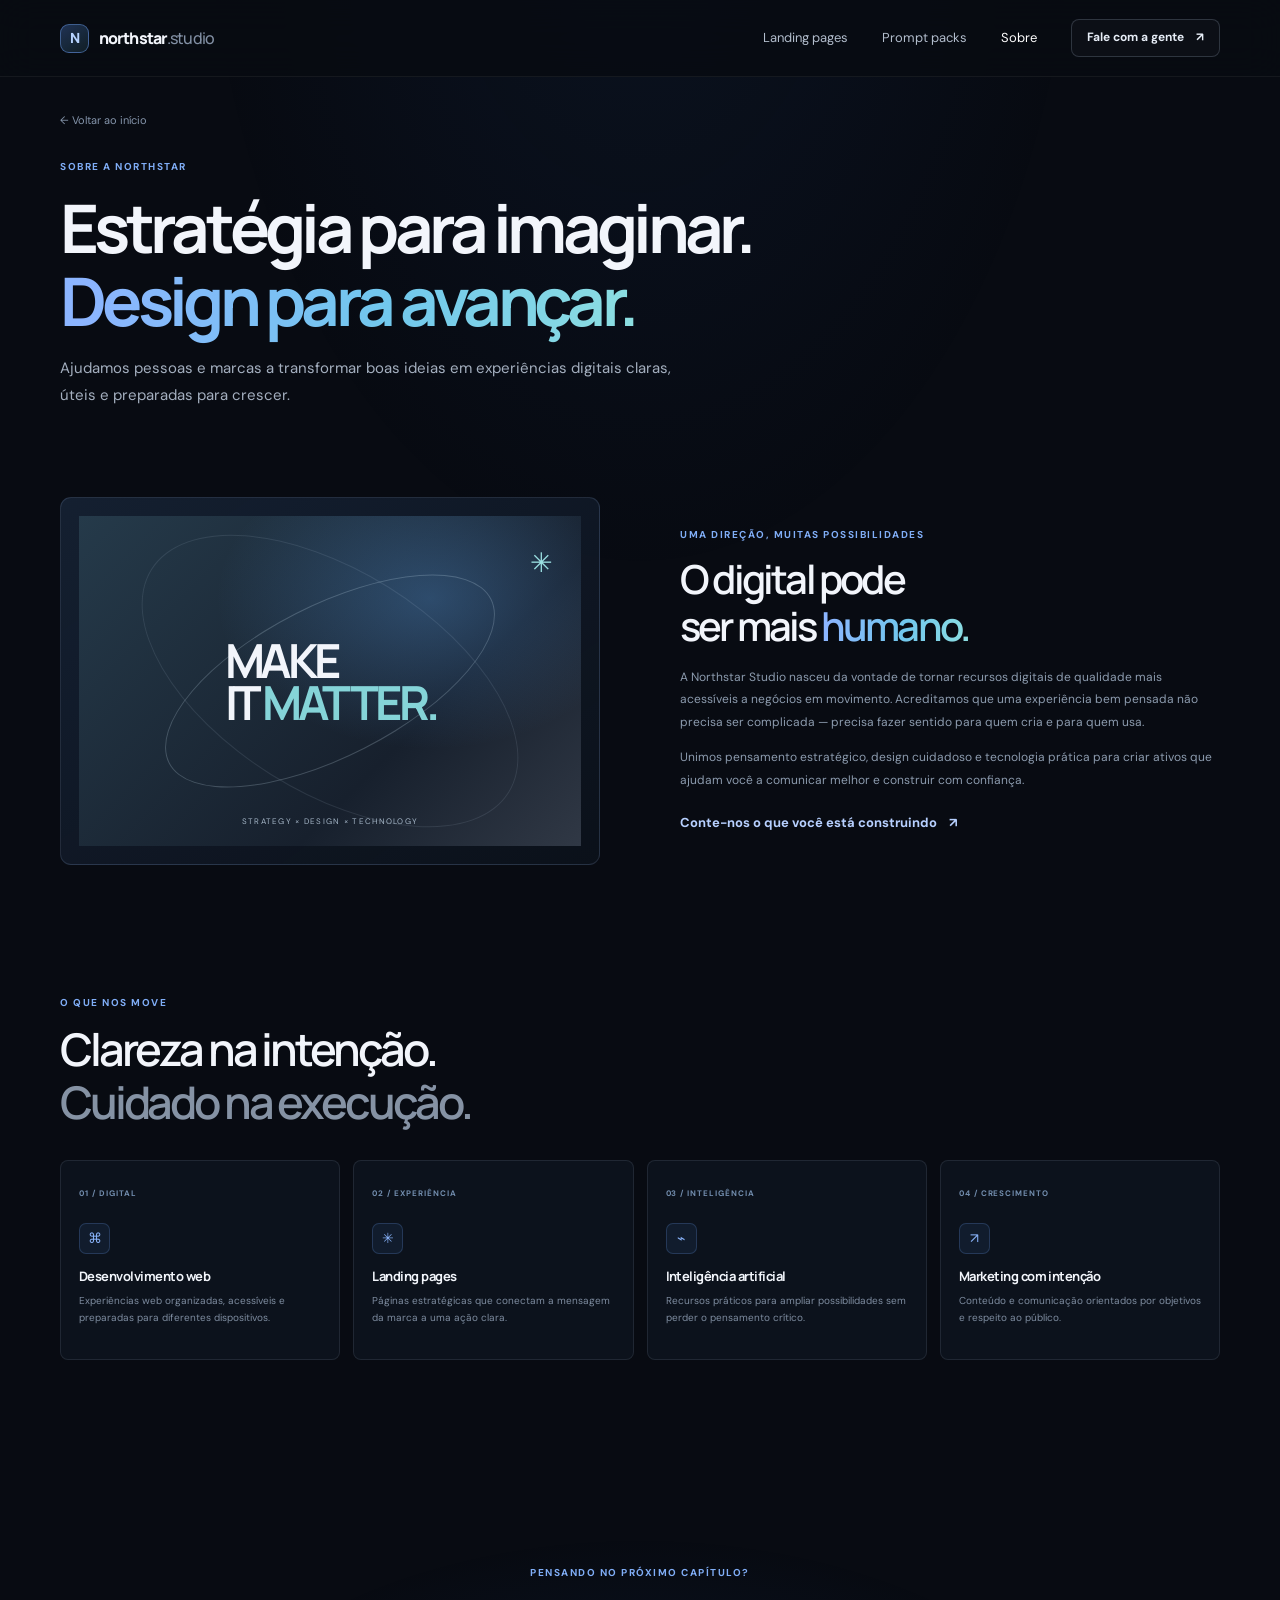
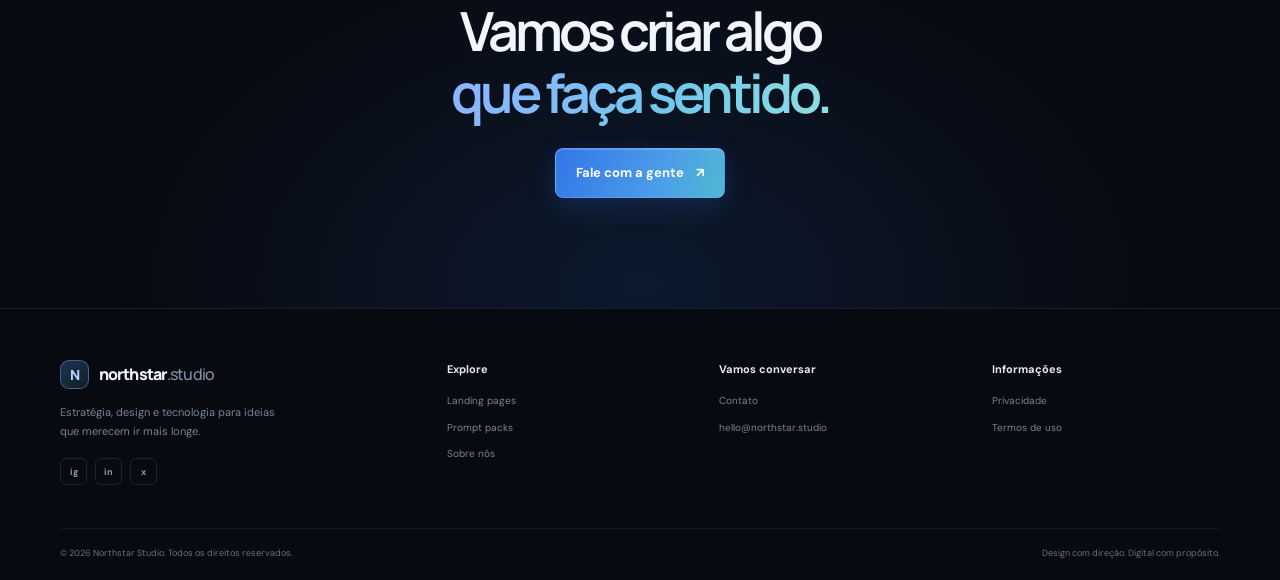
==== about.html @ 6302692e "Add premium digital store website" ====
<!doctype html>
<html lang="pt-BR">
<head>
  <meta charset="utf-8"><meta name="viewport" content="width=device-width, initial-scale=1"><meta name="description" content="Conheça a Northstar Studio: estratégia, design e tecnologia para marcas que querem crescer."><meta name="theme-color" content="#080b12">
  <title>Sobre — Northstar Studio</title>
  <link rel="preconnect" href="https://fonts.googleapis.com"><link rel="preconnect" href="https://fonts.gstatic.com" crossorigin><link href="https://fonts.googleapis.com/css2?family=DM+Sans:wght@400;500;600;700&family=Manrope:wght@400;500;600;700;800&display=swap" rel="stylesheet"><link rel="stylesheet" href="css/style.css"><script src="js/script.js" defer></script>
</head>
<body>
  <header class="site-header"><div class="container nav-wrap"><a class="brand" href="index.html"><span class="brand-mark">N</span><span>northstar<span class="brand-muted">.studio</span></span></a><button class="menu-toggle" type="button" aria-expanded="false" aria-controls="primary-nav" aria-label="Abrir menu"><span></span><span></span></button><nav class="primary-nav" id="primary-nav" aria-label="Navegação principal"><a href="index.html#landing-pages">Landing pages</a><a href="index.html#prompt-packs">Prompt packs</a><a href="about.html" aria-current="page">Sobre</a><a class="button button-small button-outline nav-cta" href="contact.html">Fale com a gente <span>↗</span></a></nav></div></header>
  <main>
    <section class="simple-hero"><div class="container"><a class="back-link" href="index.html">← Voltar ao início</a><div class="eyebrow">SOBRE A NORTHSTAR</div><h1>Estratégia para imaginar.<br><span class="gradient-text">Design para avançar.</span></h1><p class="detail-lead">Ajudamos pessoas e marcas a transformar boas ideias em experiências digitais claras, úteis e preparadas para crescer.</p></div></section>
    <section class="about-story section"><div class="container about-story-grid"><div class="about-art reveal"><div class="about-art-inner"><span class="about-star">✳</span><span class="about-art-word">MAKE<br>IT <em>MATTER.</em></span><span class="about-art-caption">STRATEGY × DESIGN × TECHNOLOGY</span></div></div><div class="about-copy reveal"><div class="eyebrow">UMA DIREÇÃO, MUITAS POSSIBILIDADES</div><h2>O digital pode<br>ser mais <span class="gradient-text">humano.</span></h2><p>A Northstar Studio nasceu da vontade de tornar recursos digitais de qualidade mais acessíveis a negócios em movimento. Acreditamos que uma experiência bem pensada não precisa ser complicada — precisa fazer sentido para quem cria e para quem usa.</p><p>Unimos pensamento estratégico, design cuidadoso e tecnologia prática para criar ativos que ajudam você a comunicar melhor e construir com confiança.</p><a class="text-link" href="contact.html">Conte-nos o que você está construindo <span>↗</span></a></div></div></section>
    <section class="about-pillars"><div class="container"><div class="eyebrow">O QUE NOS MOVE</div><h2>Clareza na intenção.<br><span class="muted-heading">Cuidado na execução.</span></h2><div class="pillar-grid"><article class="pillar-card"><span>01 / DIGITAL</span><div class="benefit-icon">⌘</div><h3>Desenvolvimento web</h3><p>Experiências web organizadas, acessíveis e preparadas para diferentes dispositivos.</p></article><article class="pillar-card"><span>02 / EXPERIÊNCIA</span><div class="benefit-icon">✳</div><h3>Landing pages</h3><p>Páginas estratégicas que conectam a mensagem da marca a uma ação clara.</p></article><article class="pillar-card"><span>03 / INTELIGÊNCIA</span><div class="benefit-icon">⌁</div><h3>Inteligência artificial</h3><p>Recursos práticos para ampliar possibilidades sem perder o pensamento crítico.</p></article><article class="pillar-card"><span>04 / CRESCIMENTO</span><div class="benefit-icon">↗</div><h3>Marketing com intenção</h3><p>Conteúdo e comunicação orientados por objetivos e respeito ao público.</p></article></div></div></section>
    <section class="closing-cta"><div class="container closing-inner reveal"><span class="eyebrow">PENSANDO NO PRÓXIMO CAPÍTULO?</span><h2>Vamos criar algo<br><span class="gradient-text">que faça sentido.</span></h2><a class="button button-primary" href="contact.html">Fale com a gente <span>↗</span></a></div></section>
  </main>
  <footer class="site-footer"><div class="container footer-main"><div class="footer-brand"><a class="brand" href="index.html"><span class="brand-mark">N</span><span>northstar<span class="brand-muted">.studio</span></span></a><p>Estratégia, design e tecnologia para ideias que merecem ir mais longe.</p><div class="social-links"><a href="#" aria-label="Instagram">ig</a><a href="#" aria-label="LinkedIn">in</a><a href="#" aria-label="X">x</a></div></div><div class="footer-column"><strong>Explore</strong><a href="index.html#landing-pages">Landing pages</a><a href="index.html#prompt-packs">Prompt packs</a><a href="about.html">Sobre nós</a></div><div class="footer-column"><strong>Vamos conversar</strong><a href="contact.html">Contato</a><a href="mailto:hello@northstar.studio">hello@northstar.studio</a></div><div class="footer-column"><strong>Informações</strong><a href="contact.html#privacidade">Privacidade</a><a href="contact.html#termos">Termos de uso</a></div></div><div class="container footer-bottom"><span>© <span data-year></span> Northstar Studio. Todos os direitos reservados.</span><span>Design com direção. Digital com propósito.</span></div></footer>
</body>
</html>
---- css/style.css ----
/* Northstar Studio — premium digital storefront */
:root {
  color-scheme: dark;
  --bg: #080b12;
  --bg-soft: #0c111b;
  --panel: #101723;
  --panel-light: #141d2a;
  --line: rgba(190, 208, 235, .11);
  --text: #f2f5fb;
  --muted: #9aa7ba;
  --subtle: #68778c;
  --blue: #6a9cff;
  --cyan: #67d8e6;
  --font-display: "Manrope", sans-serif;
  --font-body: "DM Sans", sans-serif;
}

* { box-sizing: border-box; }
html { scroll-behavior: smooth; scroll-padding-top: 90px; }
body { margin: 0; background: var(--bg); color: var(--text); font-family: var(--font-body); font-size: 15px; line-height: 1.65; -webkit-font-smoothing: antialiased; }
body::before { position: fixed; inset: 0; z-index: -1; background: radial-gradient(ellipse at 50% -18%, rgba(35, 83, 163, .11), transparent 49%); content: ""; pointer-events: none; }
a { color: inherit; text-decoration: none; }
button, input, select, textarea { font: inherit; }
button, a { -webkit-tap-highlight-color: transparent; }
button:focus-visible, a:focus-visible, input:focus-visible, select:focus-visible, textarea:focus-visible, summary:focus-visible { outline: 2px solid var(--cyan); outline-offset: 4px; }
img { display: block; max-width: 100%; }
.container { width: min(1160px, calc(100% - 48px)); margin-inline: auto; }
.section { padding: 120px 0; }
.section-shell { position: relative; overflow: hidden; }
.sr-only { position: absolute; width: 1px; height: 1px; padding: 0; margin: -1px; overflow: hidden; clip: rect(0,0,0,0); white-space: nowrap; border: 0; }

.site-header { position: sticky; top: 0; z-index: 20; border-bottom: 1px solid rgba(255,255,255,.055); background: rgba(8,11,18,.82); backdrop-filter: blur(18px); }
.nav-wrap { min-height: 76px; display: flex; align-items: center; justify-content: space-between; gap: 30px; }
.brand { display: inline-flex; align-items: center; gap: 10px; font-family: var(--font-display); font-size: 16px; font-weight: 800; letter-spacing: -.055em; }
.brand-mark { width: 29px; height: 29px; display: grid; place-items: center; border: 1px solid rgba(115,167,255,.45); border-radius: 9px; background: linear-gradient(145deg, rgba(89,144,238,.3), rgba(103,216,230,.1)); color: #b6d2ff; font-size: 14px; }
.brand-muted { color: #8290a4; font-weight: 500; }
.primary-nav { display: flex; align-items: center; gap: 34px; color: #b2bdcc; font-size: 13px; }
.primary-nav > a:not(.button) { transition: color .2s ease; }
.primary-nav > a:not(.button):hover, .primary-nav > a[aria-current="page"] { color: white; }
.menu-toggle { display: none; }

.button { min-height: 50px; display: inline-flex; align-items: center; justify-content: center; gap: 12px; padding: 0 20px; border: 1px solid transparent; border-radius: 8px; cursor: pointer; font-size: 13px; font-weight: 700; transition: transform .2s ease, box-shadow .2s ease, border-color .2s ease, background .2s ease; }
.button:hover { transform: translateY(-2px); }
.button-primary { border-color: rgba(129,174,255,.48); background: linear-gradient(112deg, #3375e8, #4b9de9 62%, #51b9d1); box-shadow: 0 8px 26px rgba(49,113,220,.22), inset 0 1px rgba(255,255,255,.2); color: white; }
.button-primary:hover { box-shadow: 0 12px 32px rgba(49,113,220,.34), inset 0 1px rgba(255,255,255,.25); }
.button-outline { border-color: rgba(178,198,229,.2); background: rgba(255,255,255,.025); color: #e7edf7; }
.button-outline:hover { border-color: rgba(120,169,255,.58); background: rgba(94,147,240,.09); }
.button-quiet { padding-inline: 5px; background: transparent; color: #c0cad8; }
.button-small { min-height: 38px; padding-inline: 15px; font-size: 12px; }
.button-wide { width: 100%; }
.text-link { display: inline-flex; gap: 12px; align-items: center; color: #b7d0ff; font-size: 13px; font-weight: 700; }
.text-link span, .custom-link span { transition: transform .2s ease; }
.text-link:hover span, .custom-link:hover span { transform: translate(3px,-2px); }

.hero { min-height: 675px; padding: 80px 0 0; }
.hero-glow { position: absolute; width: 760px; height: 610px; top: -160px; right: -130px; background: radial-gradient(ellipse, rgba(48,103,196,.19), transparent 67%); pointer-events: none; }
.hero-grid { position: relative; display: grid; grid-template-columns: 1fr 1.04fr; align-items: center; gap: 54px; }
.eyebrow { color: #80aef7; font-size: 10px; font-weight: 700; letter-spacing: .15em; line-height: 1.5; }
.eyebrow-dot, .response-dot { width: 7px; height: 7px; display: inline-block; margin-right: 7px; border-radius: 50%; background: #64d5d8; box-shadow: 0 0 12px rgba(100,213,216,.75); vertical-align: 1px; }
.hero h1, .simple-hero h1 { margin: 22px 0 18px; font-family: var(--font-display); font-size: clamp(42px, 5.3vw, 65px); font-weight: 700; letter-spacing: -.07em; line-height: 1.08; }
.gradient-text { background: linear-gradient(100deg, #8cb5ff 6%, #71c7ed 57%, #8ddfe1 100%); background-clip: text; -webkit-text-fill-color: transparent; }
.hero-lead, .detail-lead { max-width: 490px; margin: 0; color: #a4afbf; font-size: 16px; line-height: 1.8; }
.hero-actions { display: flex; align-items: center; gap: 22px; margin-top: 30px; }
.trust-row { display: flex; align-items: center; gap: 15px; margin-top: 43px; color: var(--muted); }
.avatar-stack { display: flex; padding-left: 1px; }
.avatar-stack span { width: 28px; height: 28px; display: grid; place-items: center; margin-left: -5px; border: 2px solid var(--bg); border-radius: 50%; background: linear-gradient(145deg,#33445e,#162236); color: #c4d9fa; font-size: 9px; font-weight: 700; }
.avatar-stack span:first-child { margin-left: 0; background: linear-gradient(145deg,#436766,#1a3540); }
.avatar-stack span:nth-child(2) { background: linear-gradient(145deg,#766654,#372e31); }
.avatar-stack span:nth-child(3) { background: linear-gradient(145deg,#5b4e83,#302c4d); }
.trust-row p { margin: 0; font-size: 10px; line-height: 1.55; }
.trust-row p strong { color: #e3eaf5; font-size: 11px; }
.trust-divider { height: 27px; border-left: 1px solid var(--line); margin-inline: 3px; }
.rating { display: grid; gap: 0; }
.stars { color: #efbe72; font-size: 12px; letter-spacing: 2px; }
.rating small { color: var(--subtle); font-size: 9px; }
.hero-visual { position: relative; min-height: 455px; display: grid; place-items: center; }
.browser-card { position: relative; z-index: 1; width: min(100%, 520px); overflow: hidden; border: 1px solid rgba(189,211,247,.22); border-radius: 13px; background: #131b29; box-shadow: 0 35px 100px rgba(0,0,0,.4), 0 0 55px rgba(64,124,224,.13); transform: perspective(1000px) rotateY(-5deg) rotateX(1deg); }
.browser-top { height: 37px; display: flex; align-items: center; justify-content: space-between; padding-inline: 13px; border-bottom: 1px solid rgba(255,255,255,.06); background: #111722; color: #7e8ba0; }
.browser-dots { display: flex; gap: 5px; }
.browser-dots i { width: 6px; height: 6px; border-radius: 50%; background: #ec726a; }.browser-dots i:nth-child(2) { background: #e5bf63; }.browser-dots i:nth-child(3) { background: #63bd8d; }
.browser-address { width: 42%; padding: 2px 8px; border: 1px solid rgba(255,255,255,.045); border-radius: 4px; background: rgba(255,255,255,.025); text-align: center; font-size: 8px; }
.browser-menu { font-size: 9px; letter-spacing: 2px; }
.preview-content { position: relative; min-height: 370px; overflow: hidden; padding: 18px 22px; background: linear-gradient(130deg,#d9d4c8 2%,#c6c7be 52%,#89938f 100%); color: #1b2628; }
.preview-nav { position: relative; z-index: 2; display: flex; align-items: center; justify-content: space-between; color: #293436; font-size: 8px; }
.preview-nav b { font-family: var(--font-display); font-size: 15px; letter-spacing: -.07em; }.preview-nav b span { color: #697878; font-weight: 400; }.preview-nav > span { font-size: 7px; letter-spacing: .06em; }
.preview-copy { position: relative; z-index: 2; width: 54%; padding: 59px 0 0 8px; }
.preview-kicker { color: #667676; font-size: 7px; font-weight: 700; letter-spacing: .19em; }
.preview-copy h2 { margin: 9px 0 7px; font-family: var(--font-display); font-size: clamp(35px, 4vw, 48px); font-weight: 500; letter-spacing: -.09em; line-height: .96; }
.preview-copy h2 em { color: #65756c; font-weight: 400; }
.preview-copy p { margin: 0 0 15px; color: #52605e; font-size: 8px; }
.preview-copy a { display: inline-flex; gap: 18px; padding: 8px 10px; background: #253333; color: #e3e9df; font-size: 7px; }
.preview-image { position: absolute; inset: 0 0 0 46%; background: linear-gradient(90deg,rgba(200,201,188,.05),transparent), url("https://images.unsplash.com/photo-1600210492486-724fe5c67fb0?auto=format&fit=crop&w=1000&q=85") center/cover; clip-path: polygon(20% 0,100% 0,100% 100%,0 100%); opacity: .8; }
.preview-index { position: absolute; z-index: 2; right: 20px; bottom: 17px; color: rgba(28,41,38,.68); font-size: 8px; letter-spacing: .1em; }
.floating-note { position: absolute; z-index: 2; display: flex; align-items: center; gap: 10px; padding: 11px 14px; border: 1px solid rgba(188,211,246,.13); border-radius: 8px; background: rgba(18,27,40,.87); box-shadow: 0 10px 38px rgba(0,0,0,.24); backdrop-filter: blur(16px); }
.note-top { top: 21px; right: -4px; }.note-bottom { bottom: 15px; left: -24px; }
.note-icon, .sparkle { width: 28px; height: 28px; display: grid; place-items: center; border: 1px solid rgba(115,171,255,.24); border-radius: 7px; background: rgba(87,141,230,.13); color: #8eb6ff; font-size: 13px; }
.sparkle { color: #81d7de; background: rgba(91,204,209,.1); border-color: rgba(91,204,209,.2); }
.floating-note strong, .floating-note small { display: block; line-height: 1.5; }.floating-note strong { font-size: 10px; }.floating-note small { color: #8695a9; font-size: 8px; }
.hero-orbit { position: absolute; border: 1px solid rgba(111,157,229,.13); border-radius: 50%; transform: rotate(-25deg); pointer-events: none; }.orbit-one { width: 570px; height: 235px; }.orbit-two { width: 650px; height: 320px; border-color: rgba(111,157,229,.07); transform: rotate(38deg); }
.hero-stats { position: relative; display: grid; grid-template-columns: 1fr 1.2fr 1.2fr auto; align-items: center; gap: 35px; margin-top: 49px; padding: 20px 0 22px; border-top: 1px solid var(--line); }
.hero-stats > div:not(.stat-caption) { display: flex; align-items: center; gap: 10px; }.hero-stats strong { color: #e2eaf5; font-family: var(--font-display); font-size: 15px; letter-spacing: -.04em; }.hero-stats strong span { color: #77a8f4; }.hero-stats small { color: #7d899a; font-size: 9px; }.stat-caption { color: #65748a; font-size: 8px; font-weight: 700; letter-spacing: .12em; }

.search-section { padding: 0 0 20px; }
.search-bar { height: 60px; display: flex; align-items: center; gap: 14px; padding: 0 19px; border: 1px solid rgba(177,201,239,.13); border-radius: 9px; background: linear-gradient(105deg,rgba(19,28,42,.9),rgba(14,20,30,.8)); box-shadow: 0 10px 45px rgba(0,0,0,.13); }
.search-icon { color: #77a7f5; font-size: 27px; line-height: 1; transform: rotate(-20deg); }.search-bar input { min-width: 0; flex: 1; border: 0; outline: 0; background: transparent; color: var(--text); font-size: 13px; }.search-bar input::placeholder { color: #6f7c8e; }.search-hint { color: #67778e; font-size: 8px; font-weight: 700; letter-spacing: .12em; }.search-shortcut { width: 22px; height: 22px; display: grid; place-items: center; border: 1px solid rgba(255,255,255,.1); border-radius: 5px; color: #8998ad; font-size: 11px; }

.section-products { padding: 91px 0 105px; }.prompt-section { padding: 101px 0 105px; border-top: 1px solid rgba(255,255,255,.045); background: radial-gradient(ellipse at 80% 30%, rgba(22,70,128,.07), transparent 48%); }
.section-heading { display: flex; align-items: end; justify-content: space-between; gap: 35px; margin-bottom: 40px; }
.section-heading h2, .process-intro h2, .overview-heading h2, .included-copy h2, .prompt-benefits h2, .prompt-audience h2, .faq-intro h2, .about-copy h2, .about-pillars h2, .contact-aside h2 { margin: 13px 0 0; font-family: var(--font-display); font-size: clamp(32px,4vw,45px); font-weight: 600; letter-spacing: -.07em; line-height: 1.18; }
.section-heading > p { max-width: 370px; margin: 0 0 4px; color: #8d9aad; font-size: 13px; line-height: 1.8; }
.muted-heading { color: #8592a4; }
.carousel-toolbar { display: flex; align-items: center; justify-content: space-between; margin-bottom: 15px; }
.result-count { color: #738299; font-size: 10px; letter-spacing: .04em; }
.carousel-controls { display: flex; gap: 7px; }
.carousel-arrow { width: 34px; height: 34px; display: grid; place-items: center; border: 1px solid rgba(191,211,241,.15); border-radius: 7px; background: rgba(255,255,255,.02); color: #b5c5dc; cursor: pointer; transition: .2s ease; }.carousel-arrow:hover { border-color: rgba(113,169,255,.48); background: rgba(89,145,233,.1); color: white; }
.product-track { display: grid; grid-auto-columns: calc((100% - 40px) / 3); grid-auto-flow: column; gap: 20px; overflow-x: auto; padding: 2px 2px 17px; scroll-snap-type: x mandatory; scrollbar-width: thin; scrollbar-color: #263a59 transparent; }
.product-card { min-width: 0; overflow: hidden; border: 1px solid rgba(186,207,239,.1); border-radius: 10px; background: linear-gradient(145deg,rgba(17,25,38,.94),rgba(12,18,28,.98)); scroll-snap-align: start; transition: border-color .25s ease, transform .25s ease, box-shadow .25s ease; }
.product-card:hover { transform: translateY(-5px); border-color: rgba(104,158,242,.38); box-shadow: 0 20px 50px rgba(0,0,0,.25), 0 0 30px rgba(56,112,208,.07); }
.product-art { position: relative; height: 214px; overflow: hidden; background: #17243a; }.product-art img { width: 100%; height: 100%; object-fit: cover; transition: transform .7s cubic-bezier(.2,.7,.2,1); }.product-card:hover .product-art img { transform: scale(1.055); }.product-art::after { position: absolute; inset: 0; background: linear-gradient(180deg,rgba(5,9,15,.02) 40%,rgba(5,9,15,.55)); content: ""; pointer-events: none; }
.product-category, .product-badge { position: absolute; z-index: 1; top: 13px; left: 13px; padding: 5px 8px; border: 1px solid rgba(255,255,255,.19); border-radius: 4px; background: rgba(7,12,20,.62); color: #e3edff; font-size: 8px; font-weight: 700; letter-spacing: .08em; backdrop-filter: blur(10px); }.product-badge { right: 13px; left: auto; border-color: rgba(111,193,201,.24); background: rgba(27,100,107,.43); color: #c4f1ed; }
.product-card-body { padding: 17px 17px 16px; }.product-card-top { display: flex; align-items: start; justify-content: space-between; gap: 12px; }.product-card h3 { margin: 0; font-family: var(--font-display); font-size: 15px; font-weight: 650; letter-spacing: -.04em; line-height: 1.4; }.product-price { flex: 0 0 auto; color: #b7d2ff; font-size: 11px; font-weight: 700; }.product-card-body > p { min-height: 42px; margin: 8px 0 15px; color: #8492a5; font-size: 11px; line-height: 1.65; }.product-card-footer { display: flex; align-items: center; justify-content: space-between; padding-top: 12px; border-top: 1px solid rgba(255,255,255,.065); }.product-card-footer .stars { font-size: 10px; }.product-card-footer a { display: inline-flex; align-items: center; gap: 7px; color: #afcbff; font-size: 10px; font-weight: 700; }.product-card-footer a span { transition: transform .2s ease; }.product-card-footer a:hover span { transform: translate(3px,-2px); }
.prompt-card .product-art { height: 214px; }.prompt-card .product-art img { object-position: center; }.prompt-count { position: absolute; z-index: 1; right: 14px; bottom: 12px; color: white; font-family: var(--font-display); font-size: 23px; font-weight: 700; letter-spacing: -.07em; text-shadow: 0 2px 8px rgba(0,0,0,.5); }.prompt-count small { font-family: var(--font-body); font-size: 8px; letter-spacing: .12em; }
.empty-state { margin: 12px 0; color: #91a0b4; font-size: 13px; }.section-footnote { display: flex; align-items: center; gap: 9px; margin-top: 13px; color: #718198; font-size: 10px; }.tiny-spark { color: #7cd7dd; font-size: 15px; }
.custom-banner { display: grid; grid-template-columns: 46px 1fr auto; align-items: center; gap: 20px; margin-top: 43px; padding: 24px 27px; border: 1px solid rgba(133,173,237,.15); border-radius: 10px; background: linear-gradient(105deg,rgba(24,38,61,.64),rgba(15,23,35,.76)); }
.custom-banner-icon { width: 42px; height: 42px; display: grid; place-items: center; border: 1px solid rgba(105,163,247,.27); border-radius: 9px; background: rgba(68,125,214,.13); color: #92baff; font-size: 19px; }
.custom-banner h3 { margin: 5px 0 2px; font-family: var(--font-display); font-size: 17px; letter-spacing: -.04em; }.custom-banner p { margin: 0; color: #8795a8; font-size: 11px; }

.process-section { padding: 105px 0; border-top: 1px solid rgba(255,255,255,.05); background: linear-gradient(110deg,rgba(12,18,28,.82),rgba(8,11,18,.4)); }
.process-grid { display: grid; grid-template-columns: .8fr 1.2fr; gap: 95px; }.process-intro h2 { margin-bottom: 17px; font-size: 42px; }.process-intro > p { max-width: 330px; margin: 0 0 23px; color: #8c9aad; font-size: 13px; line-height: 1.8; }.steps-list { border-top: 1px solid var(--line); }.step { display: grid; grid-template-columns: 36px 1fr 20px; gap: 16px; align-items: start; padding: 23px 0; border-bottom: 1px solid var(--line); }.step-number { padding-top: 2px; color: #709ce0; font-family: var(--font-display); font-size: 11px; }.step h3 { margin: 0 0 5px; font-family: var(--font-display); font-size: 14px; font-weight: 650; letter-spacing: -.03em; }.step p { max-width: 445px; margin: 0; color: #8190a3; font-size: 11px; line-height: 1.7; }.step-arrow { color: #7186a4; font-size: 12px; }
.closing-cta { padding: 99px 0 110px; text-align: center; background: radial-gradient(ellipse at 50% 95%,rgba(41,104,197,.16),transparent 58%); }.closing-inner h2, .prompt-purchase-cta h2 { margin: 15px 0 24px; font-family: var(--font-display); font-size: clamp(37px,5vw,54px); font-weight: 650; letter-spacing: -.075em; line-height: 1.16; }

.site-footer { border-top: 1px solid rgba(255,255,255,.07); background: #070a10; }.footer-main { display: grid; grid-template-columns: 1.5fr 1fr 1fr 1fr; gap: 45px; padding-top: 51px; padding-bottom: 43px; }.footer-brand p { max-width: 230px; margin: 14px 0 18px; color: #778498; font-size: 11px; line-height: 1.7; }.social-links { display: flex; gap: 8px; }.social-links a { width: 27px; height: 27px; display: grid; place-items: center; border: 1px solid rgba(255,255,255,.1); border-radius: 6px; color: #8c9db5; font-size: 9px; font-weight: 700; }.social-links a:hover { border-color: rgba(116,166,243,.5); color: #bad1ff; }.footer-column { display: grid; align-content: start; gap: 10px; }.footer-column strong { margin-bottom: 5px; color: #e4eaf3; font-size: 11px; }.footer-column a, .footer-column span { color: #778498; font-size: 10px; }.footer-column a:hover { color: #bad1ff; }.footer-bottom { display: flex; justify-content: space-between; gap: 20px; padding-top: 17px; padding-bottom: 19px; border-top: 1px solid rgba(255,255,255,.055); color: #647286; font-size: 9px; }

/* Product detail pages */
.detail-page { padding: 33px 0 105px; }.back-link { display: inline-block; margin-bottom: 30px; color: #8494aa; font-size: 11px; transition: color .2s ease; }.back-link:hover { color: #c4d7f8; }
.detail-hero { display: grid; grid-template-columns: .83fr 1.17fr; align-items: center; gap: 61px; padding: 18px 0 75px; }.detail-hero > *, .prompt-detail-hero > * { min-width: 0; }.detail-copy h1, .prompt-detail-copy h1 { margin: 15px 0 14px; font-family: var(--font-display); font-size: clamp(38px,4.7vw,57px); font-weight: 650; letter-spacing: -.07em; line-height: 1.12; }.detail-copy .detail-lead { font-size: 14px; }.detail-meta { display: flex; align-items: center; gap: 9px; margin-top: 20px; color: #8392a5; font-size: 10px; }.detail-meta .stars { font-size: 10px; }.meta-dot { color: #526179; }.detail-copy .hero-actions { gap: 18px; margin-top: 24px; }.detail-copy .button { min-height: 47px; }.detail-assurance { display: flex; flex-wrap: wrap; align-items: center; gap: 8px; margin-top: 19px; color: #728198; font-size: 9px; }.detail-assurance span:first-child { color: #68cbb5; }.detail-cover-wrap { position: relative; }.detail-cover { position: relative; min-height: 370px; overflow: hidden; border: 1px solid rgba(181,205,241,.18); border-radius: 10px; background: #1a283c; box-shadow: 0 25px 75px rgba(0,0,0,.32); }.detail-cover img { width: 100%; height: 370px; object-fit: cover; }.cover-label { position: absolute; right: 14px; bottom: 13px; color: rgba(255,255,255,.75); font-size: 8px; font-weight: 700; letter-spacing: .13em; text-shadow: 0 1px 5px #000; }.cover-caption { display: flex; justify-content: space-between; margin-top: 10px; color: #66758a; font-size: 8px; letter-spacing: .11em; }
.detail-overview { display: grid; grid-template-columns: 1fr 1fr; gap: 90px; padding: 53px 0; border-top: 1px solid var(--line); border-bottom: 1px solid var(--line); }.overview-heading h2, .included-copy h2 { font-size: 36px; }.overview-copy > p, .included-copy > p { margin: 6px 0 19px; color: #8c9aae; font-size: 13px; line-height: 1.85; }.feature-tags { display: flex; flex-wrap: wrap; gap: 7px; }.feature-tags span { padding: 6px 9px; border: 1px solid rgba(171,198,238,.13); border-radius: 5px; color: #a1b0c5; font-size: 9px; }
.benefit-grid { display: grid; grid-template-columns: repeat(3,1fr); gap: 15px; margin-top: 55px; }.benefit-card { position: relative; min-height: 205px; padding: 23px 21px; border: 1px solid rgba(178,201,236,.11); border-radius: 9px; background: linear-gradient(145deg,rgba(18,27,41,.75),rgba(11,16,25,.75)); }.benefit-number { position: absolute; top: 21px; right: 19px; color: #596c87; font-size: 9px; }.benefit-icon { width: 31px; height: 31px; display: grid; place-items: center; margin-bottom: 16px; border: 1px solid rgba(105,161,241,.22); border-radius: 7px; background: rgba(73,132,221,.09); color: #89b3fa; font-size: 14px; }.benefit-card h3 { max-width: 230px; margin: 0 0 7px; font-family: var(--font-display); font-size: 14px; font-weight: 650; letter-spacing: -.03em; }.benefit-card p { margin: 0; color: #8391a4; font-size: 10px; line-height: 1.75; }
.included-section, .receive-section { display: grid; grid-template-columns: .85fr 1.15fr; gap: 90px; align-items: start; padding: 100px 0 25px; }.included-copy > p { max-width: 340px; }.included-list { border-top: 1px solid var(--line); }.included-list > div { min-height: 70px; display: grid; grid-template-columns: 24px 1fr 14px; align-items: center; gap: 12px; border-bottom: 1px solid var(--line); }.check-mark { width: 20px; height: 20px; display: grid; place-items: center; border: 1px solid rgba(87,193,167,.28); border-radius: 50%; background: rgba(55,167,143,.08); color: #74d2b7; font-size: 10px; }.included-list strong, .included-list small { display: block; }.included-list strong { color: #dce5f2; font-size: 11px; }.included-list small { margin-top: 2px; color: #78889d; font-size: 9px; }.included-plus { color: #6f8097; font-size: 14px; }
.showcase-section { padding: 100px 0 25px; }.showcase-section .section-heading { margin-bottom: 28px; }.showcase-grid { display: grid; grid-template-columns: 1.25fr .75fr; gap: 15px; }.showcase-grid img { width: 100%; height: 270px; border: 1px solid var(--line); border-radius: 9px; background: #152033; object-fit: cover; }.showcase-grid img:nth-child(2) { height: 270px; object-position: 70% center; }
.purchase-panel { display: grid; grid-template-columns: 1fr 300px; gap: 45px; align-items: center; margin-top: 100px; padding: 38px; border: 1px solid rgba(118,166,238,.2); border-radius: 12px; background: radial-gradient(ellipse at 5% 10%,rgba(44,100,187,.19),transparent 60%),linear-gradient(120deg,#101827,#0d131e); }.purchase-panel > * { min-width: 0; }.purchase-copy h2 { margin: 11px 0 12px; font-family: var(--font-display); font-size: 39px; letter-spacing: -.07em; line-height: 1.13; }.purchase-copy > p { max-width: 540px; margin: 0; color: #8c9bae; font-size: 12px; line-height: 1.8; }.custom-link { display: inline-flex; gap: 8px; margin-top: 15px; color: #acd0ff; font-size: 11px; font-weight: 700; }.purchase-action { min-width: 0; padding: 20px; border: 1px solid rgba(179,201,234,.14); border-radius: 8px; background: rgba(4,8,14,.32); }.purchase-label { display: block; max-width: 100%; overflow: hidden; color: #9eacc0; font-size: 10px; text-overflow: ellipsis; white-space: nowrap; }.purchase-price { display: block; min-width: 0; margin: 4px 0 13px; overflow-wrap: anywhere; color: white; font-family: var(--font-display); font-size: 28px; letter-spacing: -.06em; }.purchase-action .button { min-height: 45px; }.purchase-action > p { margin: 11px 0 0; color: #78889c; font-size: 9px; }.purchase-action > p span { color: #68cbb5; }

/* Prompt product page */
.prompt-detail-hero { display: grid; grid-template-columns: .95fr 1.05fr; align-items: center; gap: 68px; padding: 10px 45px 90px; }.prompt-cover { position: relative; min-height: 405px; overflow: hidden; border: 1px solid rgba(177,201,238,.18); border-radius: 10px; background: #19304a; box-shadow: 0 28px 85px rgba(0,0,0,.32); }.prompt-cover::after { position: absolute; inset: 0; background: linear-gradient(180deg,rgba(3,8,15,.04),rgba(4,10,19,.58)); content: ""; }.prompt-cover img { width: 100%; height: 405px; object-fit: cover; }.prompt-cover-label { position: absolute; z-index: 1; top: 16px; left: 16px; padding: 7px 9px; border: 1px solid rgba(255,255,255,.25); border-radius: 4px; background: rgba(8,13,22,.5); color: white; font-size: 8px; font-weight: 700; letter-spacing: .12em; }.prompt-cover-count { position: absolute; z-index: 1; right: 22px; bottom: 13px; color: white; font-family: var(--font-display); font-size: 52px; font-weight: 700; letter-spacing: -.09em; line-height: .85; text-align: right; text-shadow: 0 2px 13px rgba(0,0,0,.4); }.prompt-cover-count small { font-family: var(--font-body); font-size: 9px; letter-spacing: .18em; }.prompt-detail-copy { position: relative; }.featured-badge { display: inline-block; margin-top: 19px; padding: 5px 9px; border: 1px solid rgba(95,197,186,.25); border-radius: 4px; background: rgba(34,112,107,.15); color: #9de0d4; font-size: 8px; font-weight: 700; letter-spacing: .08em; }.prompt-detail-copy h1 { margin: 13px 0 12px; font-size: clamp(35px,4vw,49px); }.prompt-detail-copy .detail-lead { font-size: 13px; }.prompt-meta { display: flex; gap: 9px; margin-top: 17px; color: #8392a6; font-size: 10px; }.prompt-price-row { display: flex; flex-wrap: wrap; align-items: baseline; gap: 8px 12px; margin: 21px 0 12px; }.prompt-price-row strong { min-width: 0; overflow-wrap: anywhere; color: #eff5ff; font-family: var(--font-display); font-size: 29px; letter-spacing: -.06em; }.prompt-price-row span { color: #79899e; font-size: 9px; }.secure-note { margin: 10px 0 0; color: #7d8ba0; font-size: 9px; }.secure-note span { color: #70d2b6; }.prompt-mini-points { display: flex; flex-wrap: wrap; gap: 12px; margin-top: 20px; color: #9aabc0; font-size: 9px; }.prompt-mini-points span::first-letter { color: #75d1b3; }
.prompt-benefits { padding: 61px 0 30px; border-top: 1px solid var(--line); }.prompt-benefits h2 { margin-bottom: 28px; }.prompt-benefits .benefit-grid { margin-top: 0; }.receive-section { padding-top: 90px; }.receive-highlight { display: flex; align-items: center; gap: 9px; margin-top: 21px; color: #a4b8d2; font-size: 10px; }.receive-highlight span { color: #7fd8db; font-size: 15px; }
.prompt-audience { margin-top: 100px; padding: 48px 45px; border: 1px solid rgba(155,186,231,.12); border-radius: 10px; background: linear-gradient(110deg,rgba(19,31,49,.78),rgba(12,18,28,.7)); }.prompt-audience h2 { margin-bottom: 30px; }.audience-grid { display: grid; grid-template-columns: repeat(3,1fr); gap: 22px; }.audience-grid > div { display: flex; align-items: start; gap: 12px; }.audience-grid span { color: #72a1e9; font-size: 10px; }.audience-grid p { margin: 0; color: #98a6ba; font-size: 11px; line-height: 1.7; }
.examples-section { padding: 100px 0 20px; }.prompt-examples { display: grid; grid-template-columns: repeat(3,1fr); gap: 13px; }.prompt-examples article { padding: 19px; border: 1px solid var(--line); border-radius: 8px; background: rgba(16,24,36,.65); }.prompt-examples article > div { display: flex; align-items: center; justify-content: space-between; color: #7699ce; font-size: 8px; font-weight: 700; letter-spacing: .12em; }.example-symbol { color: #78cbd0; font-size: 13px; }.prompt-examples p { margin: 18px 0 0; color: #bbc7d7; font-size: 12px; line-height: 1.8; }
.faq-section { display: grid; grid-template-columns: .7fr 1.3fr; gap: 85px; padding: 100px 0 10px; }.faq-intro h2 { font-size: 38px; }.faq-intro > p { margin-top: 18px; color: #8291a5; font-size: 10px; }.faq-intro > p a { color: #aacaff; }.faq-list { border-top: 1px solid var(--line); }.faq-list details { border-bottom: 1px solid var(--line); }.faq-list summary { display: flex; justify-content: space-between; gap: 20px; padding: 17px 2px; cursor: pointer; color: #dbe4f1; font-family: var(--font-display); font-size: 12px; font-weight: 600; list-style: none; }.faq-list summary::-webkit-details-marker { display: none; }.faq-list summary span { color: #82a9e3; font-size: 17px; transition: transform .2s ease; }.faq-list details[open] summary span { transform: rotate(45deg); }.faq-list details p { margin: -3px 25px 17px 2px; color: #8695a9; font-size: 10px; line-height: 1.8; }
.prompt-purchase-cta { margin-top: 93px; padding: 54px 25px; border: 1px solid rgba(108,158,234,.2); border-radius: 11px; background: radial-gradient(ellipse at 50% 0,rgba(44,102,194,.17),transparent 72%),#0e1520; text-align: center; }.prompt-purchase-cta h2 { margin-bottom: 13px; font-size: 41px; }.prompt-purchase-cta > p { margin: 0 0 23px; color: #8d9caf; font-size: 12px; }.prompt-purchase-cta > small { display: block; margin-top: 13px; color: #708097; font-size: 9px; }

/* About and contact pages */
.simple-hero { padding: 34px 0 78px; }.simple-hero .back-link { display: block; }.simple-hero h1 { margin-top: 18px; font-size: clamp(43px,6vw,67px); }.simple-hero .detail-lead { max-width: 650px; font-size: 15px; }
.about-story { padding-top: 10px; }.about-story-grid { display: grid; grid-template-columns: 1fr 1fr; align-items: center; gap: 80px; }.about-art { padding: 18px; border: 1px solid rgba(166,194,238,.15); border-radius: 11px; background: linear-gradient(145deg,rgba(24,37,57,.8),rgba(12,19,29,.7)); }.about-art-inner { position: relative; min-height: 330px; display: flex; align-items: center; justify-content: center; overflow: hidden; background: radial-gradient(ellipse at 70% 25%,rgba(87,156,228,.32),transparent 43%),linear-gradient(135deg,#253a4a,#17202d 66%,#303845); }.about-art-inner::before,.about-art-inner::after { position: absolute; width: 360px; height: 150px; border: 1px solid rgba(211,231,247,.22); border-radius: 50%; content: ""; transform: rotate(-27deg); }.about-art-inner::after { width: 420px; height: 220px; border-color: rgba(211,231,247,.1); transform: rotate(32deg); }.about-star { position: absolute; top: 25px; right: 28px; color: #9adfe1; font-size: 27px; }.about-art-word { position: relative; z-index: 1; font-family: var(--font-display); font-size: 47px; font-weight: 700; letter-spacing: -.09em; line-height: .9; }.about-art-word em { color: #85d4d8; font-style: normal; }.about-art-caption { position: absolute; bottom: 18px; color: #a4b5c6; font-size: 8px; letter-spacing: .16em; }.about-copy h2 { margin-bottom: 16px; font-size: 40px; }.about-copy p { color: #8c9bae; font-size: 12px; line-height: 1.9; }.about-copy .text-link { margin-top: 8px; }
.about-pillars { padding: 10px 0 100px; }.about-pillars h2 { margin-bottom: 31px; }.pillar-grid { display: grid; grid-template-columns: repeat(4,1fr); gap: 13px; }.pillar-card { min-height: 200px; padding: 18px; border: 1px solid var(--line); border-radius: 8px; background: rgba(16,23,34,.65); }.pillar-card > span { color: #738eaf; font-size: 8px; font-weight: 700; letter-spacing: .12em; }.pillar-card .benefit-icon { margin-top: 19px; margin-bottom: 12px; }.pillar-card h3 { margin: 0 0 5px; font-family: var(--font-display); font-size: 13px; letter-spacing: -.04em; }.pillar-card p { margin: 0; color: #7e8ca0; font-size: 10px; line-height: 1.7; }
.contact-hero { padding-bottom: 48px; }.contact-section { padding: 5px 0 80px; }.contact-grid { display: grid; grid-template-columns: .85fr 1.15fr; gap: 95px; align-items: start; }.contact-aside h2 { margin-bottom: 14px; font-size: 40px; }.contact-aside > p { max-width: 350px; margin: 0 0 27px; color: #8c9bae; font-size: 12px; line-height: 1.8; }.contact-channel { display: flex; align-items: center; gap: 12px; padding: 14px 0; border-top: 1px solid var(--line); }.contact-channel:last-of-type { border-bottom: 1px solid var(--line); }.channel-icon { width: 32px; height: 32px; display: grid; place-items: center; border: 1px solid rgba(112,164,241,.22); border-radius: 7px; background: rgba(78,133,218,.1); color: #94b9f4; }.contact-channel > span:nth-child(2) { flex: 1; }.contact-channel small,.contact-channel strong { display: block; }.contact-channel small { color: #74849a; font-size: 8px; letter-spacing: .12em; }.contact-channel strong { margin-top: 2px; color: #d8e2f1; font-size: 11px; }.contact-channel > span:last-child { color: #8eadd9; font-size: 11px; }.response-note { margin-top: 19px; color: #718199; font-size: 9px; }.response-dot { width: 6px; height: 6px; background: #6dc7a6; box-shadow: 0 0 9px rgba(109,199,166,.55); }
.contact-form { padding: 27px; border: 1px solid rgba(179,201,235,.13); border-radius: 10px; background: linear-gradient(145deg,rgba(17,25,37,.9),rgba(11,16,25,.9)); }.form-heading { margin-bottom: 21px; }.form-heading h3 { margin: 5px 0 0; font-family: var(--font-display); font-size: 21px; letter-spacing: -.05em; }.contact-form label { display: block; margin: 15px 0 6px; color: #c1ccdb; font-size: 10px; font-weight: 600; }.contact-form input,.contact-form select,.contact-form textarea { width: 100%; padding: 11px 12px; border: 1px solid rgba(167,190,224,.15); border-radius: 6px; outline: 0; background: #0b111a; color: #e3eaf4; font-size: 11px; }.contact-form input::placeholder,.contact-form textarea::placeholder { color: #647387; }.contact-form select { color: #a3b0c1; }.contact-form textarea { min-height: 110px; resize: vertical; }.contact-form .button { margin-top: 19px; }.form-note { margin: 11px 0 0; color: #718198; font-size: 9px; }.policy-placeholder { display: grid; grid-template-columns: 1fr 1fr; gap: 20px; padding-bottom: 75px; }.policy-placeholder > div { scroll-margin-top: 95px; padding: 18px; border: 1px solid var(--line); border-radius: 8px; }.policy-placeholder span { color: #91a9c8; font-size: 9px; font-weight: 700; letter-spacing: .12em; }.policy-placeholder p { margin: 8px 0 0; color: #78879b; font-size: 9px; line-height: 1.75; }

.reveal { opacity: 0; transform: translateY(14px); transition: opacity .65s ease, transform .65s cubic-bezier(.2,.65,.25,1); }.reveal.is-visible { opacity: 1; transform: translateY(0); }

@media (max-width: 900px) {
  .container { width: min(100% - 40px, 760px); }
  .primary-nav { gap: 20px; }
  .hero { padding-top: 65px; }.hero-grid { grid-template-columns: 1fr 1fr; gap: 25px; }.hero h1 { font-size: clamp(42px,6vw,56px); }.hero-visual { min-height: 385px; }.preview-content { min-height: 320px; }.preview-copy { padding-top: 45px; }.note-top { right: -7px; }.note-bottom { left: -4px; }.hero-stats { grid-template-columns: 1fr 1.3fr 1.1fr; gap: 18px; }.stat-caption { display: none; }
  .product-track { grid-auto-columns: calc((100% - 20px) / 2); }.process-grid { gap: 50px; }.footer-main { gap: 25px; }
  .detail-hero { gap: 30px; }.prompt-detail-hero { padding-inline: 0; gap: 35px; }.included-section,.receive-section { gap: 45px; }.contact-grid { gap: 45px; }.pillar-grid { grid-template-columns: repeat(2,1fr); }
}
@media (max-width: 640px) {
  html { scroll-padding-top: 72px; }.container { width: calc(100% - 36px); }.section { padding: 78px 0; }
  .nav-wrap { min-height: 66px; }.menu-toggle { width: 38px; height: 38px; display: flex; flex-direction: column; justify-content: center; align-items: center; gap: 5px; border: 1px solid var(--line); border-radius: 7px; background: transparent; }.menu-toggle span { width: 15px; height: 1px; background: #dce6f4; transition: transform .2s ease; }.menu-toggle[aria-expanded="true"] span:first-child { transform: translateY(3px) rotate(45deg); }.menu-toggle[aria-expanded="true"] span:last-child { transform: translateY(-3px) rotate(-45deg); }
  .primary-nav { position: absolute; top: calc(100% + 1px); right: 0; left: 0; display: none; align-items: stretch; gap: 0; padding: 12px 18px 18px; border-bottom: 1px solid var(--line); background: rgba(8,11,18,.97); }.primary-nav.is-open { display: flex; flex-direction: column; }.primary-nav > a:not(.button) { padding: 12px 0; border-bottom: 1px solid rgba(255,255,255,.06); }.primary-nav .nav-cta { margin-top: 13px; }
  .hero { padding: 56px 0 0; }.hero-grid { grid-template-columns: 1fr; gap: 19px; }.hero h1 { margin-top: 17px; font-size: clamp(43px,12vw,57px); }.hero-lead { max-width: 470px; font-size: 14px; }.hero-actions { align-items: flex-start; flex-direction: column; gap: 11px; margin-top: 24px; }.hero-actions .button-primary { min-height: 47px; }.button-quiet { min-height: 35px; }.trust-row { gap: 10px; margin-top: 26px; }.trust-row p { font-size: 9px; }.trust-row p strong { font-size: 10px; }.trust-divider { margin-inline: 0; }.rating small { font-size: 8px; }
  .hero-visual { min-height: 315px; margin-top: 3px; }.browser-card { width: calc(100% - 13px); transform: none; }.browser-top { height: 31px; }.preview-content { min-height: 270px; padding: 15px; }.preview-copy { padding-top: 42px; }.preview-copy h2 { font-size: 37px; }.preview-image { left: 48%; }.preview-nav b { font-size: 13px; }.preview-nav > span { font-size: 6px; }.floating-note { padding: 8px 10px; }.floating-note strong { font-size: 9px; }.floating-note small { font-size: 7px; }.note-icon,.sparkle { width: 25px; height: 25px; }.note-top { top: 0; right: -3px; }.note-bottom { bottom: 0; left: -3px; }.hero-stats { grid-template-columns: 1fr 1fr; gap: 14px 10px; margin-top: 32px; padding: 15px 0; }.hero-stats > div:not(.stat-caption) { display: block; }.hero-stats strong { display: block; font-size: 14px; }.hero-stats small { display: block; margin-top: 1px; font-size: 8px; }
  .search-section { padding: 0 0 5px; }.search-bar { height: 53px; gap: 10px; padding-inline: 13px; }.search-bar input { font-size: 11px; }.search-hint { display: none; }.search-icon { font-size: 23px; }
  .section-products { padding: 76px 0 78px; }.prompt-section { padding: 76px 0 78px; }.section-heading { display: block; margin-bottom: 24px; }.section-heading h2,.process-intro h2,.overview-heading h2,.included-copy h2,.prompt-benefits h2,.prompt-audience h2,.faq-intro h2,.about-copy h2,.about-pillars h2,.contact-aside h2 { font-size: 34px; }.section-heading > p { max-width: 440px; margin-top: 14px; font-size: 11px; }.product-track { grid-auto-columns: min(82%,310px); gap: 12px; }.product-art,.prompt-card .product-art { height: 190px; }.product-card-body { padding: 14px; }.product-card h3 { font-size: 14px; }.product-card-body > p { font-size: 10px; }.custom-banner { grid-template-columns: 38px 1fr; gap: 13px; margin-top: 26px; padding: 17px; }.custom-banner-icon { width: 36px; height: 36px; }.custom-banner h3 { font-size: 14px; }.custom-banner p { font-size: 10px; }.custom-banner .button { grid-column: 1/-1; width: 100%; min-height: 43px; }
  .process-section { padding: 76px 0; }.process-grid { grid-template-columns: 1fr; gap: 32px; }.process-intro h2 { font-size: 37px; }.process-intro > p { font-size: 11px; }.step { grid-template-columns: 26px 1fr 15px; gap: 11px; padding: 18px 0; }.step h3 { font-size: 13px; }.step p { font-size: 10px; }
  .closing-cta { padding: 73px 0 80px; }.closing-inner h2,.prompt-purchase-cta h2 { font-size: 37px; }.footer-main { grid-template-columns: 1fr 1fr; gap: 31px 20px; padding-top: 36px; padding-bottom: 31px; }.footer-brand { grid-column: 1/-1; }.footer-brand p { max-width: 270px; }.footer-column { gap: 8px; }.footer-bottom { flex-direction: column; gap: 5px; font-size: 8px; }
  .detail-page { padding: 24px 0 75px; }.back-link { margin-bottom: 19px; }.detail-hero,.prompt-detail-hero { grid-template-columns: 1fr; gap: 29px; padding: 10px 0 55px; }.detail-copy h1,.prompt-detail-copy h1 { font-size: 41px; }.detail-copy .detail-lead,.prompt-detail-copy .detail-lead { font-size: 12px; }.detail-cover,.detail-cover img { min-height: 250px; height: 250px; }.detail-copy .hero-actions { flex-direction: row; flex-wrap: wrap; }.detail-assurance { font-size: 8px; }.detail-overview { grid-template-columns: 1fr; gap: 14px; padding: 35px 0; }.overview-copy > p,.included-copy > p { font-size: 11px; }.benefit-grid { grid-template-columns: 1fr; gap: 10px; margin-top: 32px; }.benefit-card { min-height: 0; padding: 18px; }.benefit-card p { font-size: 10px; }.included-section,.receive-section { grid-template-columns: 1fr; gap: 25px; padding-top: 67px; }.included-list > div { min-height: 67px; }.included-list strong { font-size: 10px; }.included-list small { font-size: 8px; }.showcase-section { padding-top: 70px; }.showcase-grid { grid-template-columns: 1fr; gap: 10px; }.showcase-grid img,.showcase-grid img:nth-child(2) { height: 205px; }.purchase-panel { grid-template-columns: 1fr; gap: 24px; margin-top: 68px; padding: 23px 18px; }.purchase-copy h2 { font-size: 35px; }.purchase-copy > p { font-size: 10px; }.purchase-action { padding: 16px; }
  .prompt-cover,.prompt-cover img { min-height: 310px; height: 310px; }.prompt-detail-copy { padding-top: 4px; }.featured-badge { margin-top: 12px; }.prompt-meta { font-size: 9px; }.prompt-price-row { margin-top: 16px; }.prompt-mini-points { gap: 8px; font-size: 8px; }.prompt-benefits { padding-top: 39px; }.prompt-benefits h2 { font-size: 31px; }.prompt-audience { margin-top: 67px; padding: 26px 18px; }.audience-grid { grid-template-columns: 1fr; gap: 16px; }.audience-grid p { font-size: 10px; }.examples-section { padding-top: 70px; }.prompt-examples { grid-template-columns: 1fr; }.prompt-examples p { font-size: 11px; }.faq-section { grid-template-columns: 1fr; gap: 20px; padding-top: 70px; }.faq-intro h2 { font-size: 34px; }.faq-list summary { font-size: 11px; }.prompt-purchase-cta { margin-top: 68px; padding: 37px 16px; }.prompt-purchase-cta h2 { font-size: 32px; }.prompt-purchase-cta > p { font-size: 10px; }
  .simple-hero { padding: 24px 0 47px; }.simple-hero h1 { font-size: clamp(41px,11vw,57px); }.simple-hero .detail-lead { font-size: 12px; }.about-story { padding-top: 0; }.about-story-grid { grid-template-columns: 1fr; gap: 34px; }.about-art-inner { min-height: 245px; }.about-art-word { font-size: 39px; }.about-copy p { font-size: 11px; }.about-pillars { padding: 0 0 70px; }.pillar-grid { gap: 9px; }.pillar-card { min-height: 185px; padding: 14px; }.pillar-card h3 { font-size: 11px; }.pillar-card p { font-size: 9px; }
  .contact-hero { padding-bottom: 35px; }.contact-section { padding-bottom: 55px; }.contact-grid { grid-template-columns: 1fr; gap: 35px; }.contact-aside h2 { font-size: 35px; }.contact-aside > p { font-size: 11px; }.contact-form { padding: 19px 16px; }.policy-placeholder { grid-template-columns: 1fr; gap: 10px; padding-bottom: 55px; }
}
@media (prefers-reduced-motion: reduce) {
  *, *::before, *::after { scroll-behavior: auto !important; animation-duration: .01ms !important; animation-iteration-count: 1 !important; transition-duration: .01ms !important; }
  .reveal { opacity: 1; transform: none; }
}
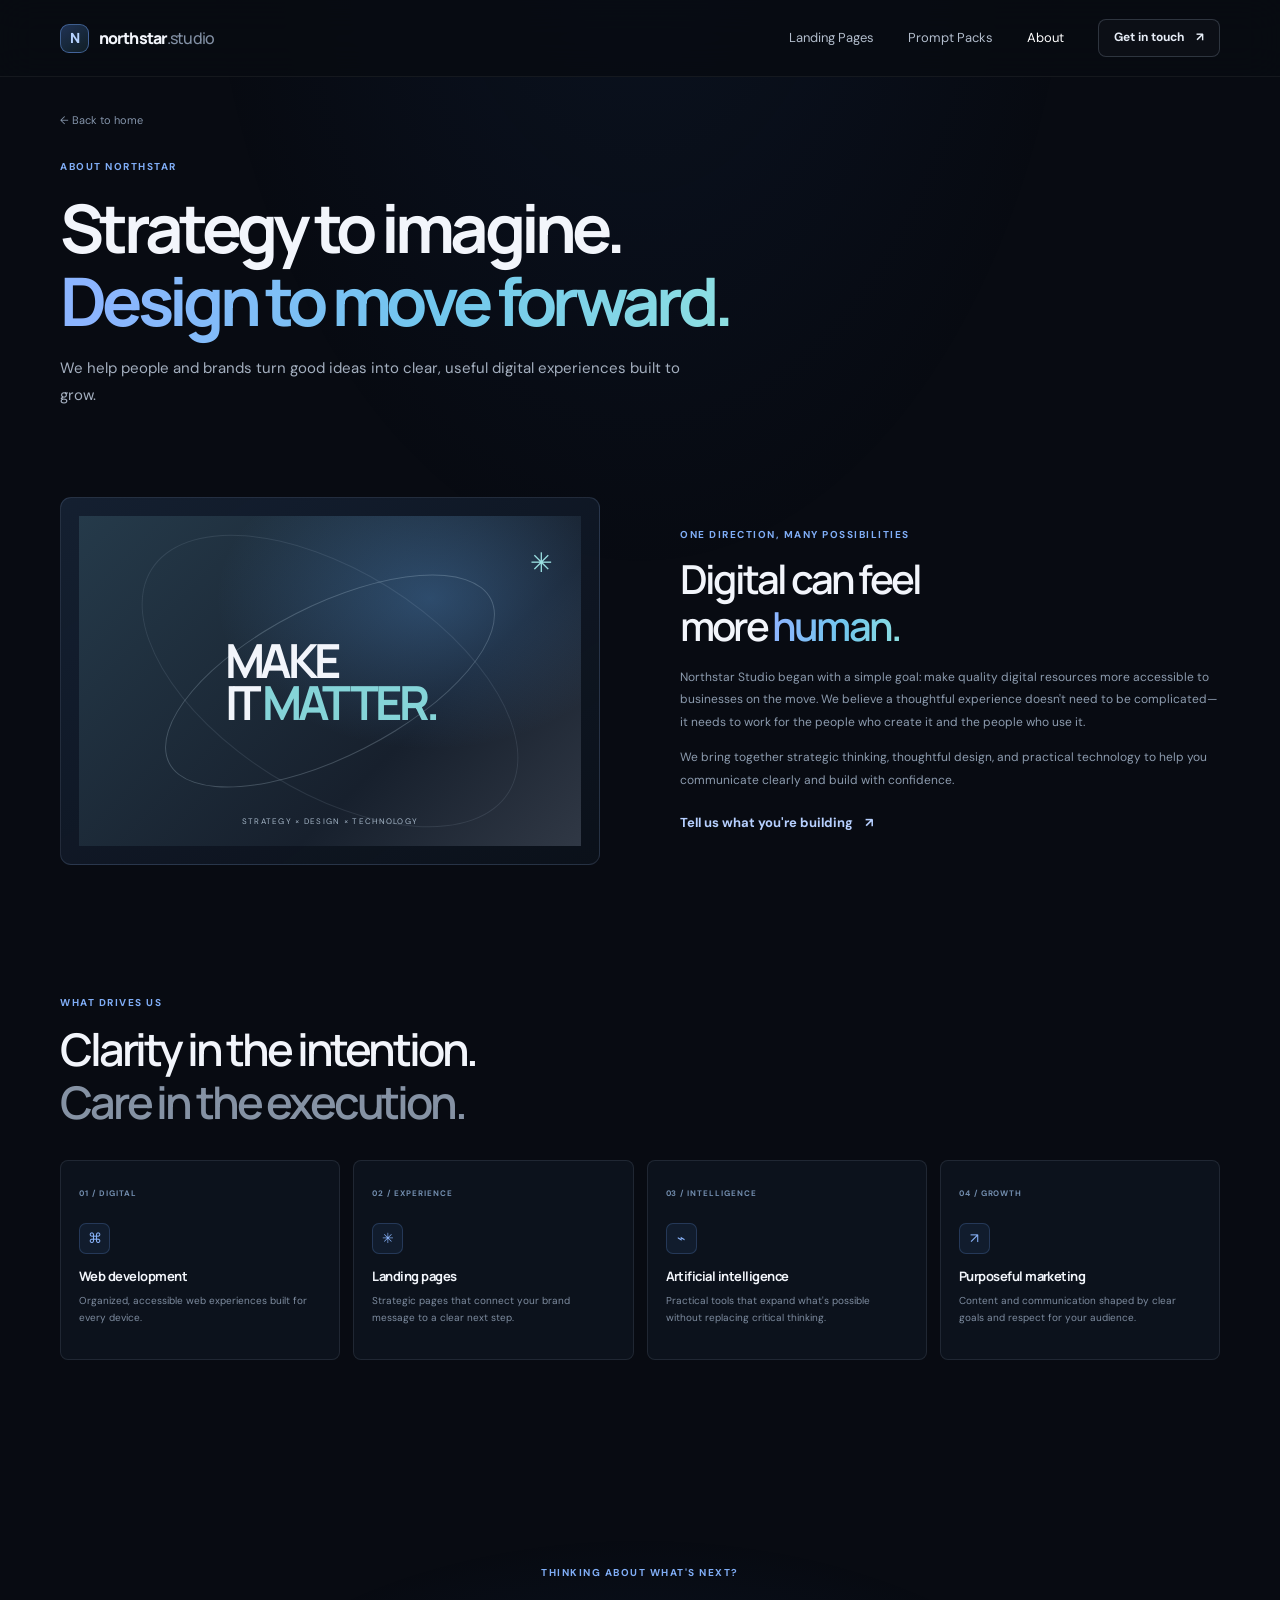
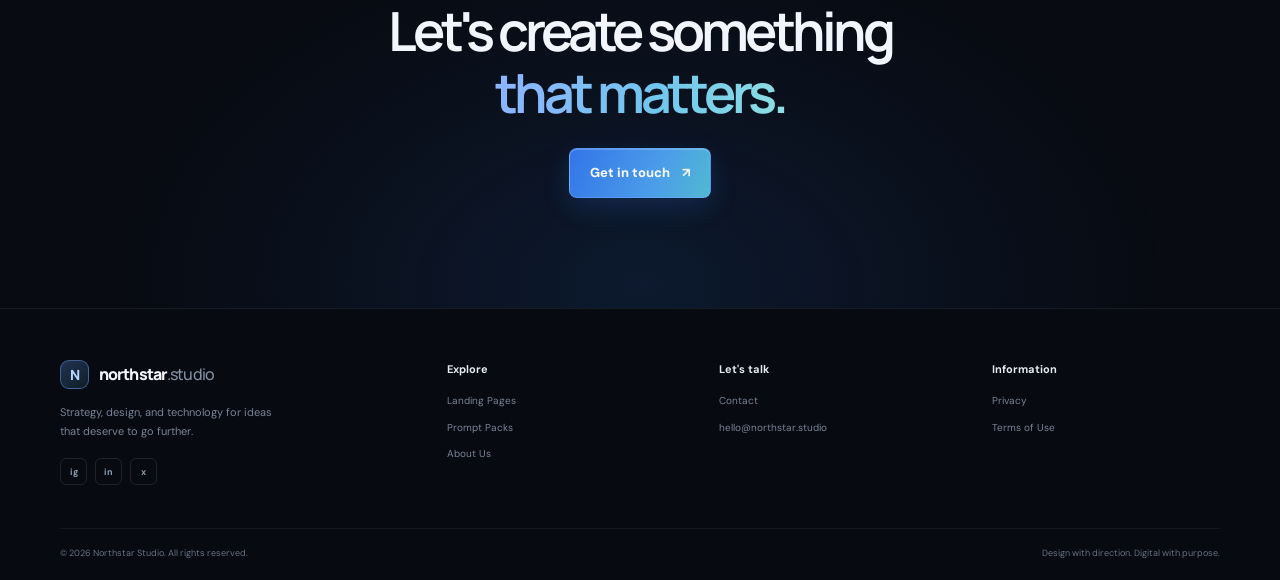
==== commit 9e76f577: "Translate storefront and landing demos to English Co-authored-by: Copilot <223556219+Copilot@users.n" ====
--- a/about.html
+++ b/about.html
@@ -1,18 +1,18 @@
 <!doctype html>
-<html lang="pt-BR">
+<html lang="en-US">
 <head>
-  <meta charset="utf-8"><meta name="viewport" content="width=device-width, initial-scale=1"><meta name="description" content="Conheça a Northstar Studio: estratégia, design e tecnologia para marcas que querem crescer."><meta name="theme-color" content="#080b12">
-  <title>Sobre — Northstar Studio</title>
+  <meta charset="utf-8"><meta name="viewport" content="width=device-width, initial-scale=1"><meta name="description" content="Meet Northstar Studio: strategy, design, and technology for brands ready to grow."><meta name="theme-color" content="#080b12">
+  <title>About — Northstar Studio</title>
   <link rel="preconnect" href="https://fonts.googleapis.com"><link rel="preconnect" href="https://fonts.gstatic.com" crossorigin><link href="https://fonts.googleapis.com/css2?family=DM+Sans:wght@400;500;600;700&family=Manrope:wght@400;500;600;700;800&display=swap" rel="stylesheet"><link rel="stylesheet" href="css/style.css"><script src="js/script.js" defer></script>
 </head>
 <body>
-  <header class="site-header"><div class="container nav-wrap"><a class="brand" href="index.html"><span class="brand-mark">N</span><span>northstar<span class="brand-muted">.studio</span></span></a><button class="menu-toggle" type="button" aria-expanded="false" aria-controls="primary-nav" aria-label="Abrir menu"><span></span><span></span></button><nav class="primary-nav" id="primary-nav" aria-label="Navegação principal"><a href="index.html#landing-pages">Landing pages</a><a href="index.html#prompt-packs">Prompt packs</a><a href="about.html" aria-current="page">Sobre</a><a class="button button-small button-outline nav-cta" href="contact.html">Fale com a gente <span>↗</span></a></nav></div></header>
+  <header class="site-header"><div class="container nav-wrap"><a class="brand" href="index.html"><span class="brand-mark">N</span><span>northstar<span class="brand-muted">.studio</span></span></a><button class="menu-toggle" type="button" aria-expanded="false" aria-controls="primary-nav" aria-label="Open menu"><span></span><span></span></button><nav class="primary-nav" id="primary-nav" aria-label="Main navigation"><a href="index.html#landing-pages">Landing Pages</a><a href="index.html#prompt-packs">Prompt Packs</a><a href="about.html" aria-current="page">About</a><a class="button button-small button-outline nav-cta" href="contact.html">Get in touch <span>↗</span></a></nav></div></header>
   <main>
-    <section class="simple-hero"><div class="container"><a class="back-link" href="index.html">← Voltar ao início</a><div class="eyebrow">SOBRE A NORTHSTAR</div><h1>Estratégia para imaginar.<br><span class="gradient-text">Design para avançar.</span></h1><p class="detail-lead">Ajudamos pessoas e marcas a transformar boas ideias em experiências digitais claras, úteis e preparadas para crescer.</p></div></section>
-    <section class="about-story section"><div class="container about-story-grid"><div class="about-art reveal"><div class="about-art-inner"><span class="about-star">✳</span><span class="about-art-word">MAKE<br>IT <em>MATTER.</em></span><span class="about-art-caption">STRATEGY × DESIGN × TECHNOLOGY</span></div></div><div class="about-copy reveal"><div class="eyebrow">UMA DIREÇÃO, MUITAS POSSIBILIDADES</div><h2>O digital pode<br>ser mais <span class="gradient-text">humano.</span></h2><p>A Northstar Studio nasceu da vontade de tornar recursos digitais de qualidade mais acessíveis a negócios em movimento. Acreditamos que uma experiência bem pensada não precisa ser complicada — precisa fazer sentido para quem cria e para quem usa.</p><p>Unimos pensamento estratégico, design cuidadoso e tecnologia prática para criar ativos que ajudam você a comunicar melhor e construir com confiança.</p><a class="text-link" href="contact.html">Conte-nos o que você está construindo <span>↗</span></a></div></div></section>
-    <section class="about-pillars"><div class="container"><div class="eyebrow">O QUE NOS MOVE</div><h2>Clareza na intenção.<br><span class="muted-heading">Cuidado na execução.</span></h2><div class="pillar-grid"><article class="pillar-card"><span>01 / DIGITAL</span><div class="benefit-icon">⌘</div><h3>Desenvolvimento web</h3><p>Experiências web organizadas, acessíveis e preparadas para diferentes dispositivos.</p></article><article class="pillar-card"><span>02 / EXPERIÊNCIA</span><div class="benefit-icon">✳</div><h3>Landing pages</h3><p>Páginas estratégicas que conectam a mensagem da marca a uma ação clara.</p></article><article class="pillar-card"><span>03 / INTELIGÊNCIA</span><div class="benefit-icon">⌁</div><h3>Inteligência artificial</h3><p>Recursos práticos para ampliar possibilidades sem perder o pensamento crítico.</p></article><article class="pillar-card"><span>04 / CRESCIMENTO</span><div class="benefit-icon">↗</div><h3>Marketing com intenção</h3><p>Conteúdo e comunicação orientados por objetivos e respeito ao público.</p></article></div></div></section>
-    <section class="closing-cta"><div class="container closing-inner reveal"><span class="eyebrow">PENSANDO NO PRÓXIMO CAPÍTULO?</span><h2>Vamos criar algo<br><span class="gradient-text">que faça sentido.</span></h2><a class="button button-primary" href="contact.html">Fale com a gente <span>↗</span></a></div></section>
+    <section class="simple-hero"><div class="container"><a class="back-link" href="index.html">← Back to home</a><div class="eyebrow">ABOUT NORTHSTAR</div><h1>Strategy to imagine.<br><span class="gradient-text">Design to move forward.</span></h1><p class="detail-lead">We help people and brands turn good ideas into clear, useful digital experiences built to grow.</p></div></section>
+    <section class="about-story section"><div class="container about-story-grid"><div class="about-art reveal"><div class="about-art-inner"><span class="about-star">✳</span><span class="about-art-word">MAKE<br>IT <em>MATTER.</em></span><span class="about-art-caption">STRATEGY × DESIGN × TECHNOLOGY</span></div></div><div class="about-copy reveal"><div class="eyebrow">ONE DIRECTION, MANY POSSIBILITIES</div><h2>Digital can feel<br>more <span class="gradient-text">human.</span></h2><p>Northstar Studio began with a simple goal: make quality digital resources more accessible to businesses on the move. We believe a thoughtful experience doesn't need to be complicated—it needs to work for the people who create it and the people who use it.</p><p>We bring together strategic thinking, thoughtful design, and practical technology to help you communicate clearly and build with confidence.</p><a class="text-link" href="contact.html">Tell us what you're building <span>↗</span></a></div></div></section>
+    <section class="about-pillars"><div class="container"><div class="eyebrow">WHAT DRIVES US</div><h2>Clarity in the intention.<br><span class="muted-heading">Care in the execution.</span></h2><div class="pillar-grid"><article class="pillar-card"><span>01 / DIGITAL</span><div class="benefit-icon">⌘</div><h3>Web development</h3><p>Organized, accessible web experiences built for every device.</p></article><article class="pillar-card"><span>02 / EXPERIENCE</span><div class="benefit-icon">✳</div><h3>Landing pages</h3><p>Strategic pages that connect your brand message to a clear next step.</p></article><article class="pillar-card"><span>03 / INTELLIGENCE</span><div class="benefit-icon">⌁</div><h3>Artificial intelligence</h3><p>Practical tools that expand what's possible without replacing critical thinking.</p></article><article class="pillar-card"><span>04 / GROWTH</span><div class="benefit-icon">↗</div><h3>Purposeful marketing</h3><p>Content and communication shaped by clear goals and respect for your audience.</p></article></div></div></section>
+    <section class="closing-cta"><div class="container closing-inner reveal"><span class="eyebrow">THINKING ABOUT WHAT'S NEXT?</span><h2>Let's create something<br><span class="gradient-text">that matters.</span></h2><a class="button button-primary" href="contact.html">Get in touch <span>↗</span></a></div></section>
   </main>
-  <footer class="site-footer"><div class="container footer-main"><div class="footer-brand"><a class="brand" href="index.html"><span class="brand-mark">N</span><span>northstar<span class="brand-muted">.studio</span></span></a><p>Estratégia, design e tecnologia para ideias que merecem ir mais longe.</p><div class="social-links"><a href="#" aria-label="Instagram">ig</a><a href="#" aria-label="LinkedIn">in</a><a href="#" aria-label="X">x</a></div></div><div class="footer-column"><strong>Explore</strong><a href="index.html#landing-pages">Landing pages</a><a href="index.html#prompt-packs">Prompt packs</a><a href="about.html">Sobre nós</a></div><div class="footer-column"><strong>Vamos conversar</strong><a href="contact.html">Contato</a><a href="mailto:hello@northstar.studio">hello@northstar.studio</a></div><div class="footer-column"><strong>Informações</strong><a href="contact.html#privacidade">Privacidade</a><a href="contact.html#termos">Termos de uso</a></div></div><div class="container footer-bottom"><span>© <span data-year></span> Northstar Studio. Todos os direitos reservados.</span><span>Design com direção. Digital com propósito.</span></div></footer>
+  <footer class="site-footer"><div class="container footer-main"><div class="footer-brand"><a class="brand" href="index.html"><span class="brand-mark">N</span><span>northstar<span class="brand-muted">.studio</span></span></a><p>Strategy, design, and technology for ideas that deserve to go further.</p><div class="social-links"><a href="#" aria-label="Instagram">ig</a><a href="#" aria-label="LinkedIn">in</a><a href="#" aria-label="X">x</a></div></div><div class="footer-column"><strong>Explore</strong><a href="index.html#landing-pages">Landing Pages</a><a href="index.html#prompt-packs">Prompt Packs</a><a href="about.html">About Us</a></div><div class="footer-column"><strong>Let's talk</strong><a href="contact.html">Contact</a><a href="mailto:hello@northstar.studio">hello@northstar.studio</a></div><div class="footer-column"><strong>Information</strong><a href="contact.html#privacy">Privacy</a><a href="contact.html#terms">Terms of Use</a></div></div><div class="container footer-bottom"><span>© <span data-year></span> Northstar Studio. All rights reserved.</span><span>Design with direction. Digital with purpose.</span></div></footer>
 </body>
 </html>
--- a/css/style.css
+++ b/css/style.css
@@ -183,3 +183,28 @@
   *, *::before, *::after { scroll-behavior: auto !important; animation-duration: .01ms !important; animation-iteration-count: 1 !important; transition-duration: .01ms !important; }
   .reveal { opacity: 1; transform: none; }
 }
+
+.product-card-body { display: flex; min-height: 213px; flex-direction: column; }
+.product-card-top { display: block; }
+.product-card h3 { min-height: 43px; }
+.product-card-price { margin: auto 0 12px; color: #b7d2ff; font-size: 11px; font-weight: 700; }
+.product-card-footer { align-items: flex-start; gap: 10px; }
+.product-card-actions { display: flex; flex-wrap: wrap; justify-content: flex-end; gap: 12px; }
+.product-card-actions a { display: inline-flex; align-items: center; gap: 5px; color: #afcbff; font-size: 10px; font-weight: 700; white-space: nowrap; }
+.product-card-actions a:hover { color: white; }
+.product-card:not(.prompt-card) .product-card-footer { align-items: center; min-height: 37px; }
+.product-card:not(.prompt-card) .product-rating-label { color: #8c9aad; font-size: 8px; font-weight: 700; letter-spacing: .1em; }
+.product-card:not(.prompt-card) .product-card-actions { gap: 9px; }
+.prompt-card .product-art img { object-fit: contain; background: #101723; }
+.prompt-cover img { object-fit: contain; background: #101723; }
+.button.is-unavailable { cursor: not-allowed; filter: grayscale(.55); opacity: .63; pointer-events: none; }
+.detail-copy .hero-actions { flex-wrap: wrap; }
+.detail-copy .hero-actions .button { padding-inline: 14px; font-size: 11px; }
+
+@media (max-width: 760px) {
+  .product-card-body { min-height: 195px; }
+  .product-card-footer { align-items: center; }
+  .product-card-actions { gap: 8px; }
+  .product-card:not(.prompt-card) .product-card-actions { gap: 7px; }
+  .detail-copy .hero-actions { align-items: flex-start; gap: 9px; }
+}
